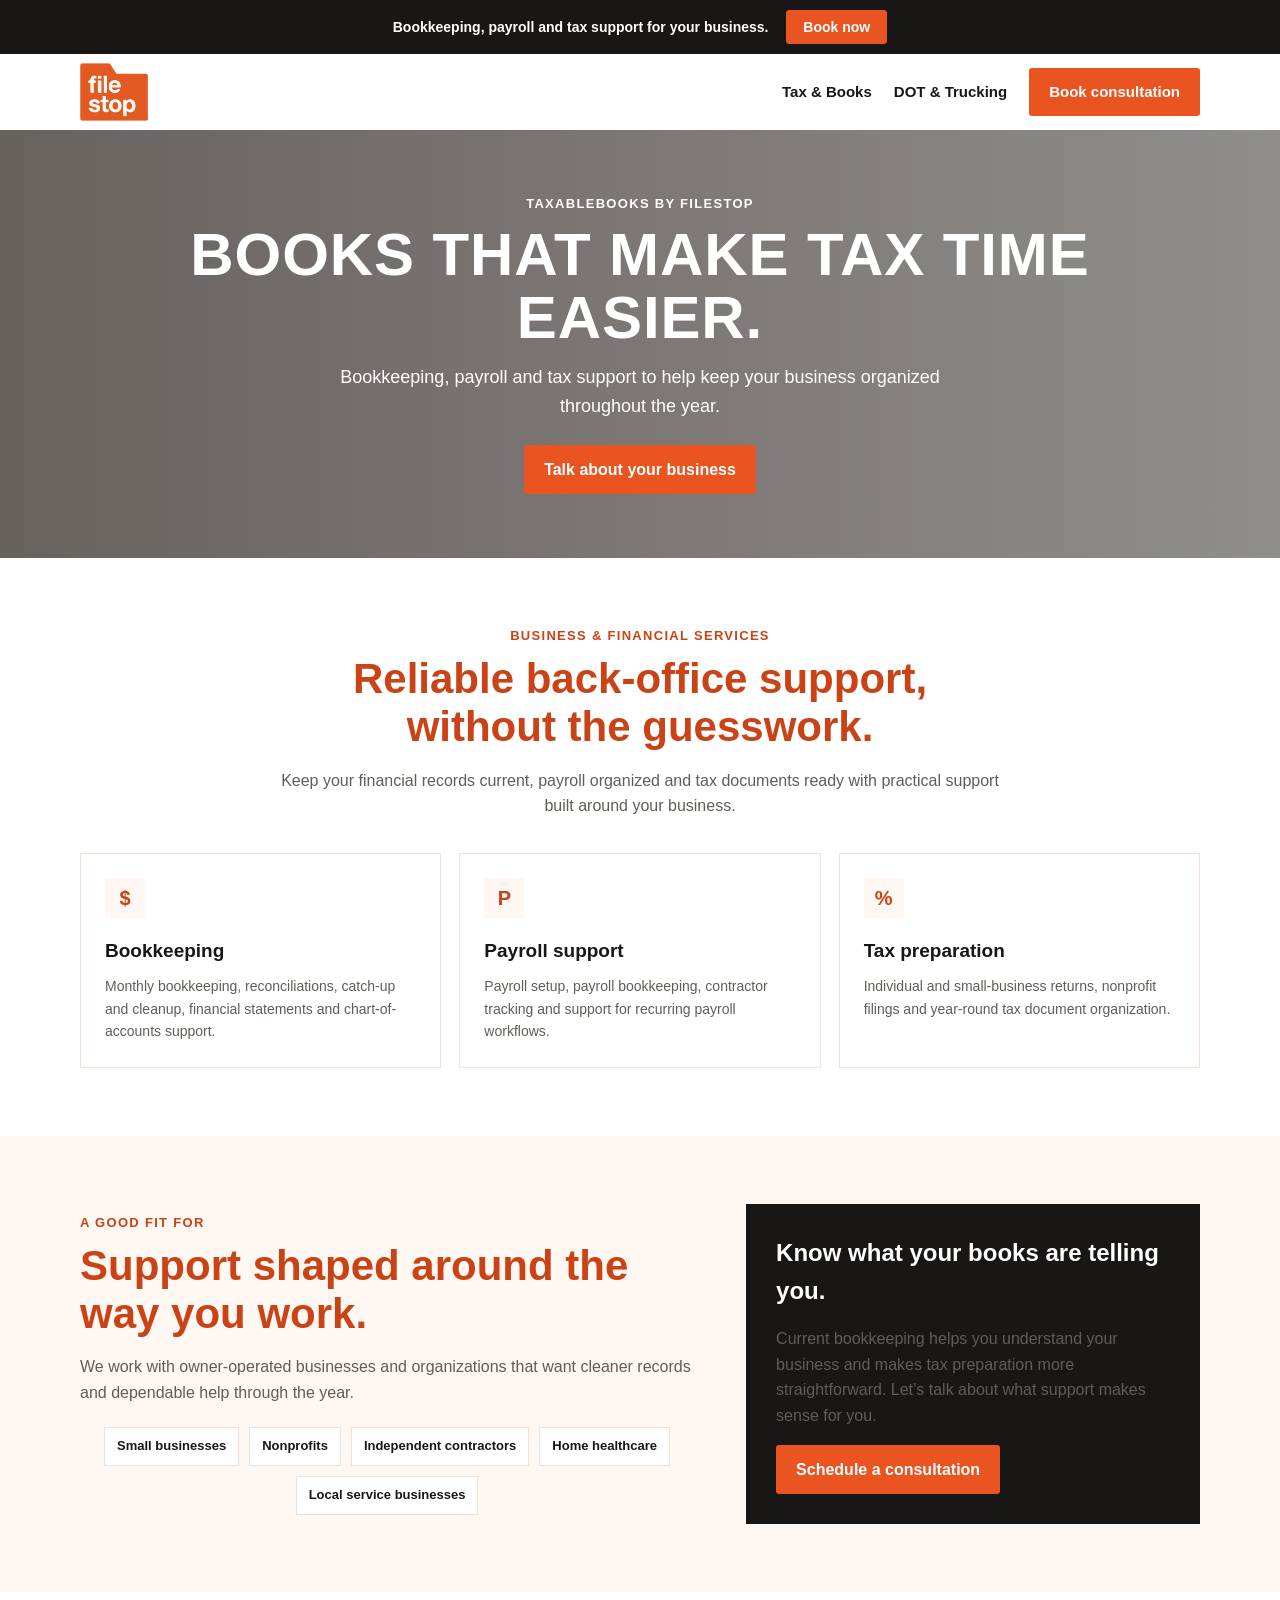
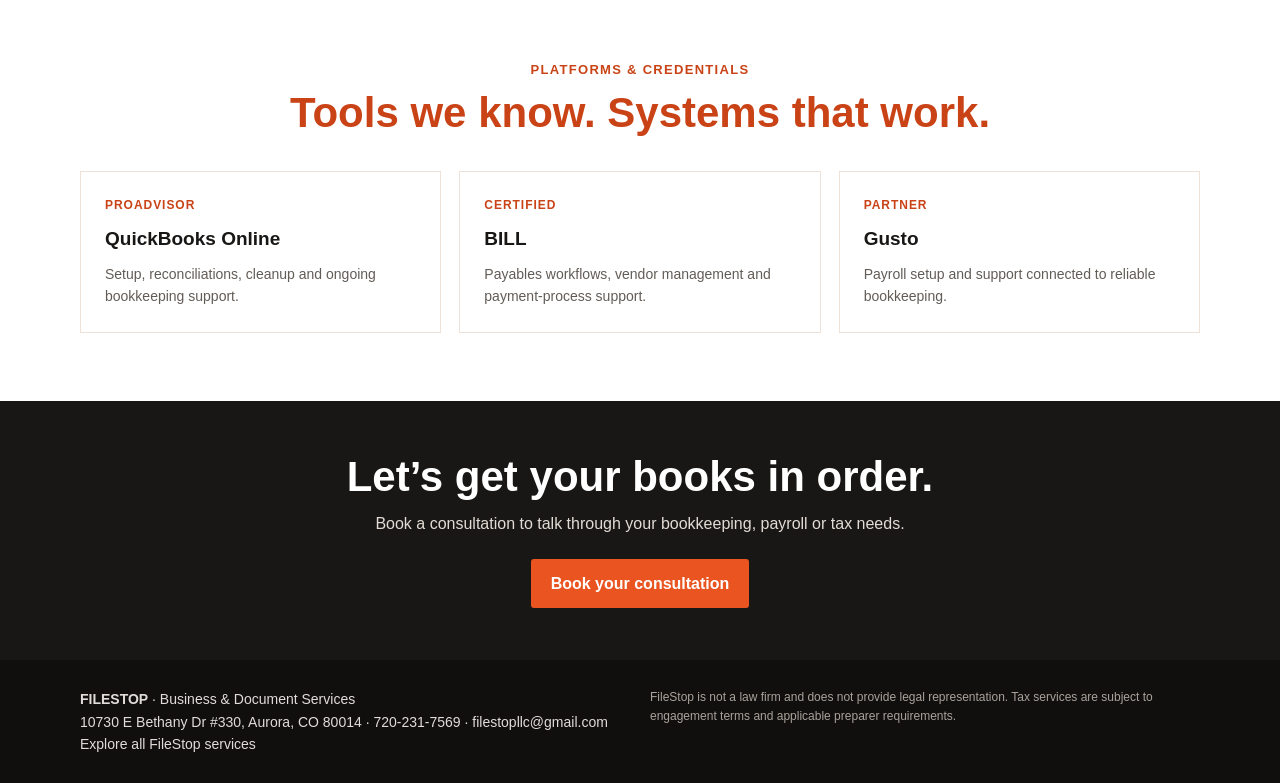
==== tax-books.html @ d0b77a5e "Refactor index.html and add tax-books.html for improved service presentation - Updated index.html to" ====
<!doctype html>
<html lang="en">
  <head>
    <meta charset="utf-8" />
    <meta name="viewport" content="width=device-width, initial-scale=1" />
    <title>Bookkeeping, Payroll & Tax Services | FileStop</title>
    <meta
      name="description"
      content="Bookkeeping, payroll support and tax preparation for small businesses, nonprofits and independent professionals."
    />
    <link rel="stylesheet" href="filestop.css" />
  </head>
  <body>
    <div class="booking-bar">
      Bookkeeping, payroll and tax support for your business.
      <a href="https://calendly.com/taxablebooks/30min">Book now</a>
    </div>
    <header>
      <div class="wrap nav">
        <a class="logo" href="index.html" aria-label="FileStop home">
          <img src="filestoplogo.png" alt="FileStop" />
        </a>
        <nav class="navlinks" aria-label="Main navigation">
          <a href="tax-books.html" aria-current="page">Tax & Books</a>
          <a href="dot-trucking.html">DOT & Trucking</a>
          <a class="button" href="https://calendly.com/taxablebooks/30min">
            Book consultation
          </a>
        </nav>
      </div>
    </header>
    <main>
      <section class="hero hero-compact hero-books">
        <div>
          <div class="eyebrow" style="color: #fff">TaxableBooks by FileStop</div>
          <h1>Books that make tax time easier.</h1>
          <p>
            Bookkeeping, payroll and tax support to help keep your business
            organized throughout the year.
          </p>
          <a class="button" href="https://calendly.com/taxablebooks/30min">
            Talk about your business
          </a>
        </div>
      </section>
      <section class="section">
        <div class="wrap">
          <div class="section-heading">
            <div class="eyebrow">Business & financial services</div>
            <h2>Reliable back-office support, without the guesswork.</h2>
            <p>
              Keep your financial records current, payroll organized and tax
              documents ready with practical support built around your business.
            </p>
          </div>
          <div class="service-grid">
            <article class="service-card">
              <div class="service-mark" aria-hidden="true">$</div>
              <h3>Bookkeeping</h3>
              <p>
                Monthly bookkeeping, reconciliations, catch-up and cleanup,
                financial statements and chart-of-accounts support.
              </p>
            </article>
            <article class="service-card">
              <div class="service-mark" aria-hidden="true">P</div>
              <h3>Payroll support</h3>
              <p>
                Payroll setup, payroll bookkeeping, contractor tracking and
                support for recurring payroll workflows.
              </p>
            </article>
            <article class="service-card">
              <div class="service-mark" aria-hidden="true">%</div>
              <h3>Tax preparation</h3>
              <p>
                Individual and small-business returns, nonprofit filings and
                year-round tax document organization.
              </p>
            </article>
          </div>
        </div>
      </section>
      <section class="section alt">
        <div class="wrap detail-grid">
          <div>
            <div class="eyebrow">A good fit for</div>
            <h2>Support shaped around the way you work.</h2>
            <p>
              We work with owner-operated businesses and organizations that
              want cleaner records and dependable help through the year.
            </p>
            <div class="specialties">
              <span>Small businesses</span>
              <span>Nonprofits</span>
              <span>Independent contractors</span>
              <span>Home healthcare</span>
              <span>Local service businesses</span>
            </div>
          </div>
          <aside class="detail-callout">
            <h3>Know what your books are telling you.</h3>
            <p>
              Current bookkeeping helps you understand your business and makes
              tax preparation more straightforward. Let’s talk about what
              support makes sense for you.
            </p>
            <a class="button" href="https://calendly.com/taxablebooks/30min">
              Schedule a consultation
            </a>
          </aside>
        </div>
      </section>
      <section class="section">
        <div class="wrap">
          <div class="section-heading">
            <div class="eyebrow">Platforms & credentials</div>
            <h2>Tools we know. Systems that work.</h2>
          </div>
          <div class="platform-grid">
            <article class="platform-card">
              <strong>ProAdvisor</strong>
              <h3>QuickBooks Online</h3>
              <p>Setup, reconciliations, cleanup and ongoing bookkeeping support.</p>
            </article>
            <article class="platform-card">
              <strong>Certified</strong>
              <h3>BILL</h3>
              <p>Payables workflows, vendor management and payment-process support.</p>
            </article>
            <article class="platform-card">
              <strong>Partner</strong>
              <h3>Gusto</h3>
              <p>Payroll setup and support connected to reliable bookkeeping.</p>
            </article>
          </div>
        </div>
      </section>
      <section class="contact">
        <div class="wrap">
          <h2>Let’s get your books in order.</h2>
          <p>Book a consultation to talk through your bookkeeping, payroll or tax needs.</p>
          <a class="button" href="https://calendly.com/taxablebooks/30min">
            Book your consultation
          </a>
        </div>
      </section>
    </main>
    <footer>
      <div class="wrap footer-content">
        <div>
          <p><strong>FILESTOP</strong> · Business & Document Services</p>
          <p>
            10730 E Bethany Dr #330, Aurora, CO 80014 ·
            <a href="tel:+17202317569">720-231-7569</a> ·
            <a href="mailto:filestopllc@gmail.com">filestopllc@gmail.com</a>
          </p>
          <p><a href="index.html">Explore all FileStop services</a></p>
        </div>
        <p class="legal">
          FileStop is not a law firm and does not provide legal representation.
          Tax services are subject to engagement terms and applicable preparer
          requirements.
        </p>
      </div>
    </footer>
  </body>
</html>
---- filestop.css ----
:root {
  --orange: #e95420;
  --orange-dark: #c94316;
  --ink: #191715;
  --muted: #625c57;
  --paper: #fff8f2;
  --line: #eee2d8;
}

* {
  box-sizing: border-box;
}

html {
  scroll-behavior: smooth;
}

body {
  margin: 0;
  color: var(--ink);
  font-family: Arial, Helvetica, sans-serif;
  line-height: 1.6;
}

a {
  color: inherit;
  text-decoration: none;
}

a:focus-visible {
  outline: 3px solid var(--orange-dark);
  outline-offset: 3px;
}

.wrap {
  width: min(1120px, calc(100% - 40px));
  margin: 0 auto;
}

.booking-bar {
  padding: 10px 20px;
  color: #fff;
  background: var(--ink);
  text-align: center;
  font-size: 14px;
  font-weight: 700;
}

.booking-bar a {
  display: inline-block;
  margin-left: 14px;
  padding: 5px 16px;
  border: 1px solid var(--orange);
  border-radius: 3px;
  background: var(--orange);
  transition: background 160ms ease, color 160ms ease;
}

.booking-bar a:hover {
  border-color: var(--orange-dark);
  background: var(--orange-dark);
}

header {
  background: #fff;
}

.nav {
  min-height: 76px;
  display: flex;
  align-items: center;
  justify-content: space-between;
  gap: 24px;
}

.logo img {
  display: block;
  width: auto;
  height: 58px;
}

.navlinks {
  display: flex;
  align-items: center;
  gap: 22px;
  font-size: 15px;
  font-weight: 700;
}

.navlinks a:not(.button):hover {
  color: var(--orange-dark);
}

.button {
  display: inline-block;
  padding: 12px 20px;
  border-radius: 3px;
  color: #fff;
  background: var(--orange);
  font-weight: 700;
  transition: background 160ms ease;
}

.button:hover {
  background: var(--orange-dark);
}

.hero {
  min-height: 360px;
  display: grid;
  place-items: center;
  padding: 64px 20px;
  color: #fff;
  text-align: center;
  background:
    linear-gradient(90deg, rgb(25 17 12 / 62%), rgb(25 17 12 / 46%)),
    url("https://lh7-us.googleusercontent.com/sitesv-images-rt/AMxu72uCCdozwJuahA-BFi1BO3NUun9x0uifHX44OuO67a-0NgPsMCyZIH2A64aiL5lunExKT8FARL32sNMDMlnx-o89AVs__OrCJ1OsMsZgxujkhocDAkyL9RAM-eLq1IhQbC3nafeSP6436QNBlT-LuS-lfhbWQ4WVDnv8qAhfkSdRas4g7UXm4KmHZ09n=w16383")
      center / cover no-repeat;
}

.hero h1 {
  max-width: 1000px;
  margin: 0 auto 14px;
  font-size: clamp(38px, 6vw, 72px);
  line-height: 1.05;
  letter-spacing: 0.015em;
  text-transform: uppercase;
}

.hero p {
  max-width: 680px;
  margin: 0 auto;
  font-size: 18px;
}

.hero .button {
  margin-top: 24px;
}

.hero-compact {
  min-height: 300px;
}

.hero-books {
  background:
    linear-gradient(90deg, rgb(25 17 12 / 66%), rgb(25 17 12 / 48%)),
    url("https://images.unsplash.com/photo-1460925895917-afdab827c52f?auto=format&fit=crop&w=1600&q=80")
      center 48% / cover no-repeat;
}

.hero-trucking {
  background:
    linear-gradient(90deg, rgb(25 17 12 / 58%), rgb(25 17 12 / 42%)),
    url("https://thumb.wikimedia.org/wikipedia/commons/thumb/9/9d/Freightliner_Cascadia_hauling_a_McLane_trailer.jpg/1280px-Freightliner_Cascadia_hauling_a_McLane_trailer.jpg")
      center 54% / cover no-repeat;
}

.hero-compact h1 {
  font-size: clamp(36px, 5vw, 60px);
}

.home-intro,
.section {
  padding: 68px 0;
}

.home-intro,
.section.alt {
  background: var(--paper);
}

.home-intro {
  text-align: center;
}

.home-intro h2,
h2 {
  margin: 0 0 16px;
  color: var(--orange-dark);
  font-size: clamp(30px, 4vw, 42px);
  line-height: 1.15;
}

.home-intro p,
.section-heading p {
  max-width: 720px;
  margin: 0 auto;
  color: var(--muted);
}

.eyebrow {
  margin-bottom: 8px;
  color: var(--orange-dark);
  font-size: 13px;
  font-weight: 800;
  letter-spacing: 0.1em;
  text-transform: uppercase;
}

.audience-grid {
  display: grid;
  grid-template-columns: repeat(2, minmax(0, 1fr));
  gap: 22px;
  margin-top: 36px;
  text-align: left;
}

.audience-card {
  display: flex;
  flex-direction: column;
  align-items: flex-start;
  padding: 30px;
  border: 1px solid var(--line);
  border-top: 4px solid var(--orange);
  background: #fff;
}

.audience-card h3 {
  margin: 0 0 8px;
  font-size: 24px;
}

.audience-card p {
  margin: 0;
  color: var(--muted);
}

.audience-card ul {
  display: grid;
  gap: 8px;
  margin: 20px 0 24px;
  padding-left: 20px;
  color: var(--muted);
}

.audience-card .button {
  margin-top: auto;
}

.section-heading {
  max-width: 720px;
  margin: 0 auto 34px;
  text-align: center;
}

.service-grid {
  display: grid;
  grid-template-columns: repeat(3, minmax(0, 1fr));
  gap: 18px;
}

.service-card,
.platform-card {
  padding: 24px;
  border: 1px solid var(--line);
  background: #fff;
}

.service-card h3,
.platform-card h3 {
  margin: 0 0 9px;
  font-size: 19px;
}

.service-card p,
.platform-card p {
  margin: 0;
  color: var(--muted);
  font-size: 14px;
}

.service-mark {
  display: grid;
  width: 40px;
  height: 40px;
  margin-bottom: 18px;
  place-items: center;
  color: var(--orange-dark);
  background: var(--paper);
  font-size: 20px;
  font-weight: 800;
}

.detail-grid {
  display: grid;
  grid-template-columns: 1.15fr 0.85fr;
  align-items: center;
  gap: 52px;
}

.detail-grid > div > p,
.detail-grid aside > p {
  color: var(--muted);
}

.checklist {
  display: grid;
  grid-template-columns: 1fr 1fr;
  gap: 12px;
  margin: 24px 0 0;
  padding: 0;
  list-style: none;
}

.checklist li {
  padding: 12px;
  border: 1px solid var(--line);
  background: #fff;
}

.detail-callout {
  padding: 30px;
  color: #fff;
  background: var(--ink);
}

.detail-callout h3 {
  margin: 0 0 10px;
  font-size: 24px;
}

.detail-callout p {
  color: #e3dcd6;
}

.specialties,
.credentials {
  display: flex;
  flex-wrap: wrap;
  justify-content: center;
  gap: 10px;
}

.specialties {
  margin-top: 22px;
}

.specialties span {
  padding: 8px 12px;
  border: 1px solid var(--line);
  background: #fff;
  font-size: 13px;
  font-weight: 700;
}

.platform-grid {
  display: grid;
  grid-template-columns: repeat(3, minmax(0, 1fr));
  gap: 18px;
}

.platform-card strong {
  display: block;
  margin-bottom: 8px;
  color: var(--orange-dark);
  font-size: 12px;
  letter-spacing: 0.08em;
  text-transform: uppercase;
}

.credentials {
  padding: 22px 20px;
  border-top: 1px solid var(--line);
  color: var(--muted);
  background: #fff;
  text-align: center;
  font-size: 14px;
  font-weight: 700;
}

.contact {
  padding: 52px 0;
  color: #fff;
  background: var(--ink);
  text-align: center;
}

.contact h2 {
  margin-bottom: 10px;
  color: #fff;
}

.contact p {
  margin: 0 0 22px;
  color: #e3dcd6;
}

footer {
  padding: 28px 0;
  color: #e1dcd8;
  background: #100f0e;
  font-size: 14px;
}

.footer-content {
  display: flex;
  justify-content: space-between;
  align-items: flex-start;
  gap: 24px;
}

footer p {
  margin: 0;
}

.legal {
  max-width: 550px;
  color: #aaa29b;
  font-size: 12px;
}

.photo-credit {
  margin-top: 8px;
  color: #aaa29b;
  font-size: 11px;
}

.photo-credit a {
  text-decoration: underline;
  text-underline-offset: 2px;
}

@media (max-width: 800px) {
  .navlinks {
    gap: 14px;
    font-size: 14px;
  }

  .audience-grid {
    gap: 16px;
  }

  .service-grid {
    grid-template-columns: 1fr 1fr;
  }

  .detail-grid {
    grid-template-columns: 1fr;
    gap: 28px;
  }

  .footer-content {
    flex-direction: column;
  }
}

@media (max-width: 560px) {
  .wrap {
    width: min(100% - 32px, 1120px);
  }

  .booking-bar {
    font-size: 12px;
  }

  .booking-bar a {
    margin-left: 6px;
    padding: 4px 10px;
  }

  .logo img {
    height: 48px;
  }

  .nav {
    min-height: 68px;
    gap: 10px;
  }

  .navlinks {
    gap: 10px;
    font-size: 12px;
  }

  .navlinks .button {
    padding: 9px 10px;
  }

  .hero {
    min-height: 320px;
    padding: 48px 16px;
  }

  .hero p {
    font-size: 16px;
  }

  .home-intro,
  .section {
    padding: 48px 0;
  }

  .audience-grid,
  .service-grid,
  .platform-grid,
  .checklist {
    grid-template-columns: 1fr;
  }

  .audience-card,
  .service-card,
  .platform-card {
    padding: 20px;
  }
}
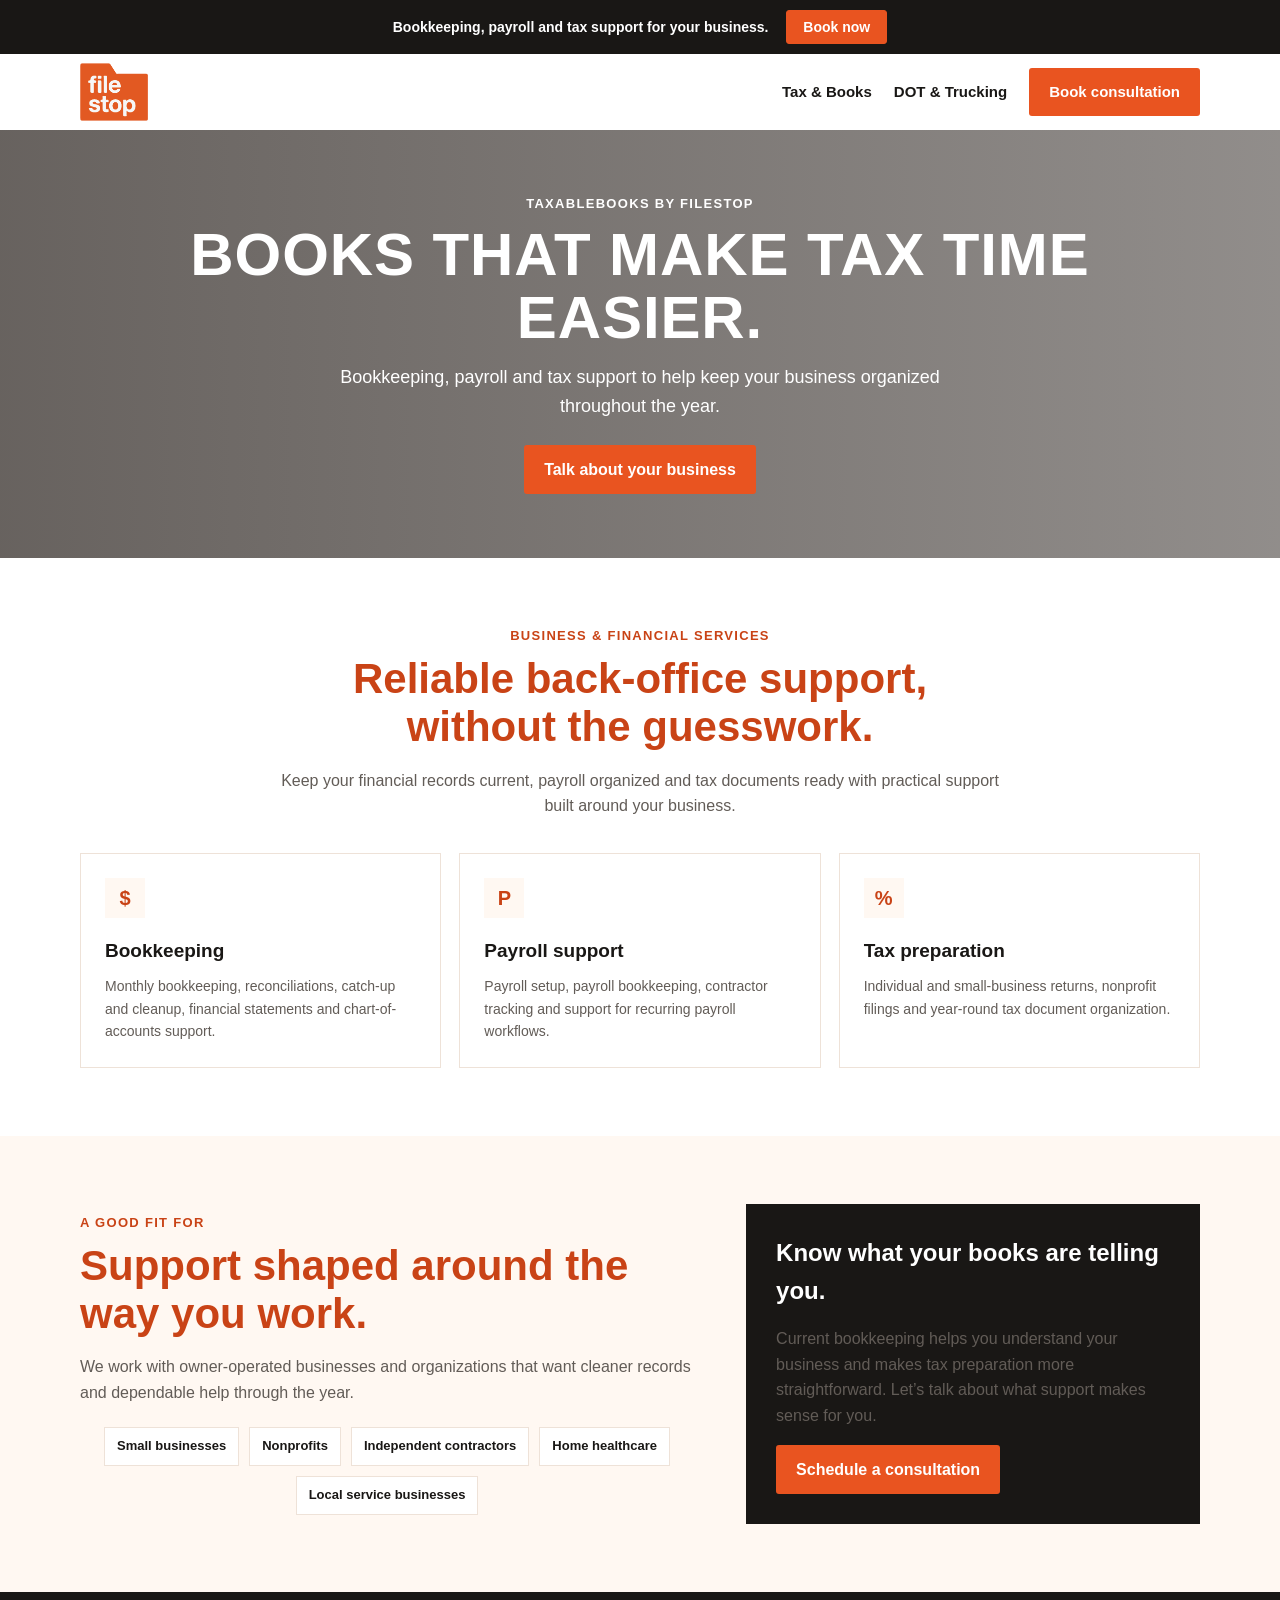
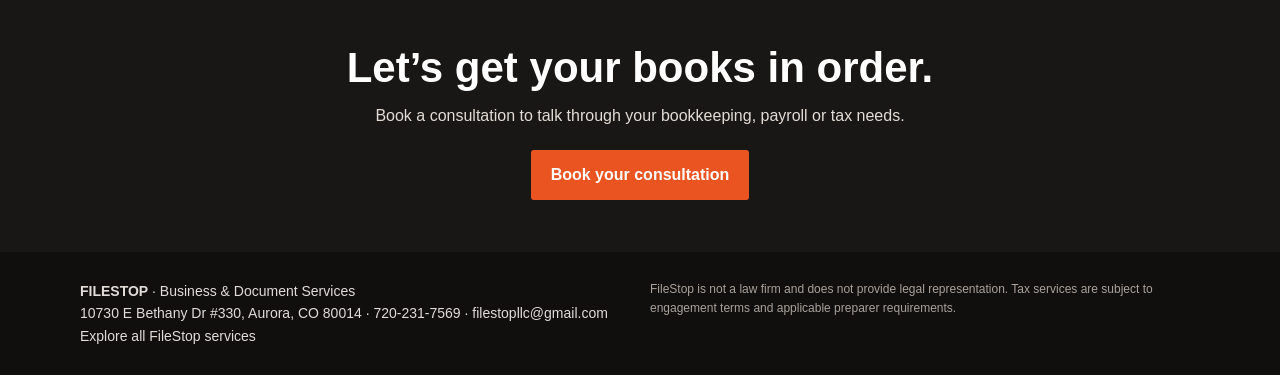
==== commit 4aaaa11a: "Refactor tax-books.html and filestop.css to remove platform-related sections and streamline service " ====
--- a/tax-books.html
+++ b/tax-books.html
@@ -111,31 +111,6 @@
           </aside>
         </div>
       </section>
-      <section class="section">
-        <div class="wrap">
-          <div class="section-heading">
-            <div class="eyebrow">Platforms & credentials</div>
-            <h2>Tools we know. Systems that work.</h2>
-          </div>
-          <div class="platform-grid">
-            <article class="platform-card">
-              <strong>ProAdvisor</strong>
-              <h3>QuickBooks Online</h3>
-              <p>Setup, reconciliations, cleanup and ongoing bookkeeping support.</p>
-            </article>
-            <article class="platform-card">
-              <strong>Certified</strong>
-              <h3>BILL</h3>
-              <p>Payables workflows, vendor management and payment-process support.</p>
-            </article>
-            <article class="platform-card">
-              <strong>Partner</strong>
-              <h3>Gusto</h3>
-              <p>Payroll setup and support connected to reliable bookkeeping.</p>
-            </article>
-          </div>
-        </div>
-      </section>
       <section class="contact">
         <div class="wrap">
           <h2>Let’s get your books in order.</h2>
--- a/filestop.css
+++ b/filestop.css
@@ -249,21 +249,18 @@
   gap: 18px;
 }
 
-.service-card,
-.platform-card {
+.service-card {
   padding: 24px;
   border: 1px solid var(--line);
   background: #fff;
 }
 
-.service-card h3,
-.platform-card h3 {
+.service-card h3 {
   margin: 0 0 9px;
   font-size: 19px;
 }
 
-.service-card p,
-.platform-card p {
+.service-card p {
   margin: 0;
   color: var(--muted);
   font-size: 14px;
@@ -343,21 +340,6 @@
   font-weight: 700;
 }
 
-.platform-grid {
-  display: grid;
-  grid-template-columns: repeat(3, minmax(0, 1fr));
-  gap: 18px;
-}
-
-.platform-card strong {
-  display: block;
-  margin-bottom: 8px;
-  color: var(--orange-dark);
-  font-size: 12px;
-  letter-spacing: 0.08em;
-  text-transform: uppercase;
-}
-
 .credentials {
   padding: 22px 20px;
   border-top: 1px solid var(--line);
@@ -492,14 +474,12 @@
 
   .audience-grid,
   .service-grid,
-  .platform-grid,
   .checklist {
     grid-template-columns: 1fr;
   }
 
   .audience-card,
-  .service-card,
-  .platform-card {
+  .service-card {
     padding: 20px;
   }
 }
